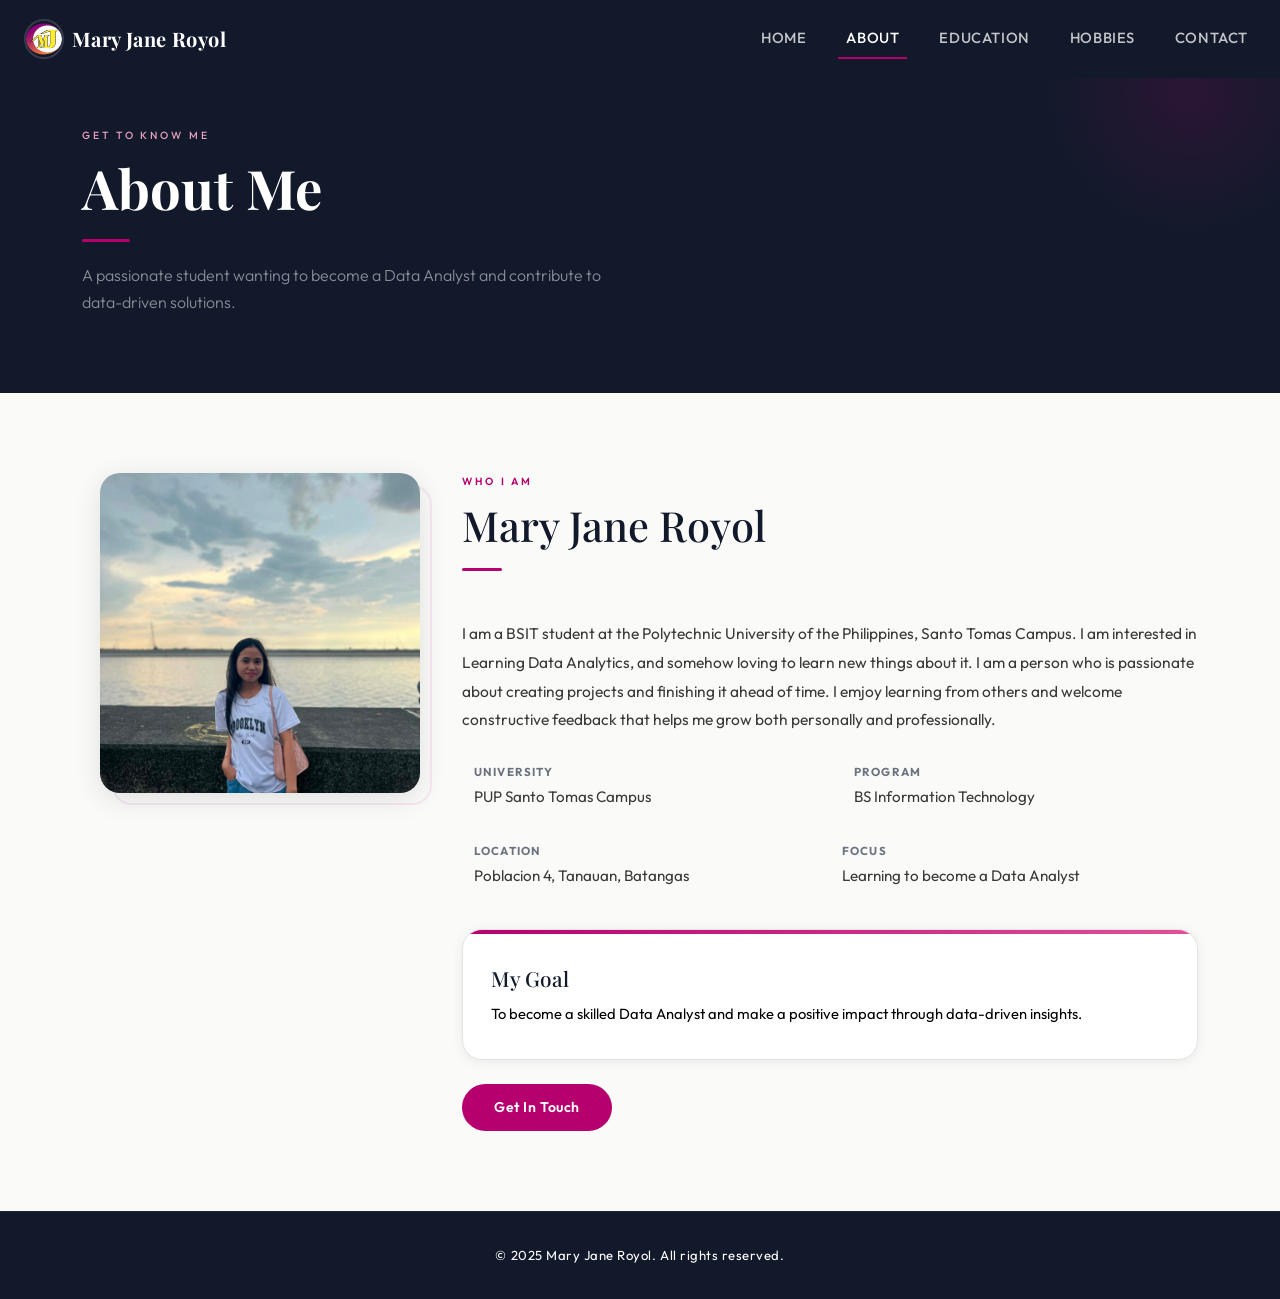
==== about.html @ 22fa4300 "Initial commit - HCI Portfolio" ====
<!doctype html>
<html lang="en">

<head>
  <meta charset="utf-8">
  <meta name="viewport" content="width=device-width, initial-scale=1">
  <title>About — Mary Jane Royol</title>
  <link rel="icon" href="assets/img/logo.svg">
  <link href="https://cdn.jsdelivr.net/npm/bootstrap@5.3.8/dist/css/bootstrap.min.css" rel="stylesheet"
    integrity="sha384-sRIl4kxILFvY47J16cr9ZwB07vP4J8+LH7qKQnuqkuIAvNWLzeN8tE5YBujZqJLB" crossorigin="anonymous">
  <link
    href="https://fonts.googleapis.com/css2?family=Playfair+Display:ital,wght@0,700;1,400&family=Outfit:wght@300;400;500;600;700&display=swap"
    rel="stylesheet">
  <link rel="stylesheet" href="assets/css/style.css">
</head>

<body>

  <nav class="navbar navbar-expand-lg fixed-top" id="mainNav">
    <div class="container-fluid px-4">
      <a class="navbar-brand d-flex align-items-center gap-2" href="index.html">
        <img src="assets/img/Logome.svg" width="40" height="40" alt="Logo" class="logo">
        <span class="portfolio-name">Mary Jane Royol</span>
      </a>
      <button class="navbar-toggler border-0" type="button" data-bs-toggle="collapse" data-bs-target="#navMenu"
        aria-controls="navMenu" aria-expanded="false" aria-label="Toggle navigation">
        <span class="navbar-toggler-icon"></span>
      </button>
      <div class="collapse navbar-collapse justify-content-end" id="navMenu">
        <ul class="navbar-nav gap-4">
          <li class="nav-item"><a class="nav-link" href="index.html">Home</a></li>
          <li class="nav-item"><a class="nav-link active" href="about.html">About</a></li>
          <li class="nav-item"><a class="nav-link" href="education.html">Education</a></li>
          <li class="nav-item"><a class="nav-link" href="hobby.html">Hobbies</a></li>
          <li class="nav-item"><a class="nav-link" href="contact.html">Contact</a></li>
        </ul>
      </div>
    </div>
  </nav>

  <section class="inner-page-hero">
    <div class="container">
      <p class="page-hero-label">Get to know me</p>
      <h1 class="page-hero-title">About Me</h1>
      <div class="page-divider"></div>
      <p class="page-hero-sub">A passionate student wanting to become a Data Analyst and contribute to data-driven
        solutions.</p>
    </div>
  </section>

  <section class="content-section">
    <div class="container">
      <div class="row align-items-start gy-5">

        <div class="col-lg-4 text-center">
          <div class="about-img-wrap">
            <img src="assets/img/yayy.jpg" alt="Mary Jane Royol" class="about-img">
          </div>
        </div>

        <div class="col-lg-8">
          <p class="section-label">Who I Am</p>
          <h2 class="section-title">Mary Jane Royol</h2>
          <div class="section-header-divider"></div>

          <p style="color: var(--text-body); font-size: 0.97rem; line-height: 1.85; margin-bottom: 28px;">
            I am a BSIT student at the Polytechnic University of the Philippines, Santo Tomas Campus.
            I am interested in Learning Data Analytics, and somehow loving to learn new things about it.
            I am a person who is passionate about creating projects and finishing it ahead of time.
            I emjoy learning from others and welcome constructive feedback that helps me grow both personally and professionally.
          </p>

          <div class="row gy-3 mb-4">
            <div class="col-sm-6">
              <div class="info-row">
                <div class="info-row-icon">
                  <svg viewBox="0 0 24 24">
                    <path d="M22 10v6M2 10l10-5 10 5-10 5z" />
                    <path d="M6 12v5c3 3 9 3 12 0v-5" />
                  </svg>
                </div>
                <div>
                  <div class="info-row-label">University</div>
                  <div class="info-row-value">PUP Santo Tomas Campus</div>
                </div>
              </div>
            </div>
            <div class="col-sm-6">
              <div class="info-row">
                <div class="info-row-icon">
                  <svg viewBox="0 0 24 24">
                    <rect x="2" y="3" width="20" height="14" rx="2" />
                    <line x1="8" y1="21" x2="16" y2="21" />
                    <line x1="12" y1="17" x2="12" y2="21" />
                  </svg>
                </div>
                <div>
                  <div class="info-row-label">Program</div>
                  <div class="info-row-value">BS Information Technology</div>
                </div>
              </div>
            </div>
            <div class="col-sm-6">
              <div class="info-row">
                <div class="info-row-icon">
                  <svg viewBox="0 0 24 24">
                    <path d="M21 10c0 7-9 13-9 13s-9-6-9-13a9 9 0 0 1 18 0z" />
                    <circle cx="12" cy="10" r="3" />
                  </svg>
                </div>
                <div>
                  <div class="info-row-label">Location</div>
                  <div class="info-row-value">Poblacion 4, Tanauan, Batangas</div>
                </div>
              </div>
            </div>
            <div class="col-sm-6">
              <div class="info-row">
                <div>
                  <div class="info-row-label">Focus</div>
                  <div class="info-row-value">Learning to become a Data Analyst</div>
                </div>
              </div>
            </div>
          </div>

          <div class="portfolio-card">
            <div class="card-accent-bar"></div>
            <div class="card-inner">
              <h4 class="card-title" style="margin-bottom: 10px;">My Goal</h4>
              <p class="card-text">To become a skilled Data Analyst and make a positive impact through data-driven
                insights.</p>
            </div>
          </div>

          <div class="mt-4">
            <a href="contact.html" class="btn-primary-custom">Get In Touch</a>
          </div>
        </div>

      </div>
    </div>
  </section>

  <footer>
    <span>&copy; 2025 Mary Jane Royol. All rights reserved.</span>
  </footer>

  <script src="https://cdn.jsdelivr.net/npm/bootstrap@5.3.8/dist/js/bootstrap.bundle.min.js"
    integrity="sha384-FKyoEForCGlyvwx9Hj09JcYn3nv7wiPVlz7YYwJrWVcXK/BmnVDxM+D2scQbITxI"
    crossorigin="anonymous"></script>
  <script>
    var nav = document.getElementById('mainNav');
    window.addEventListener('scroll', function () {
      if (window.scrollY > 40) {
        nav.classList.add('scrolled');
      } else {
        nav.classList.remove('scrolled');
      }
    });
  </script>

</body>

</html>
---- assets/css/style.css ----
:root {
  --accent: #b5006e;
  --accent-light: #f5e6ef;
  --accent-mid: #e8a0c0;
  --navy: #12192b;
  --navy-soft: #1e2d47;
  --off-white: #fafaf8;
  --white: #ffffff;
  --text-body: #3a3a3a;
  --text-muted: #6b7280;
  --border: #e4e4e4;
  --card-bg: #ffffff;
  --shadow-sm: 0 2px 12px rgba(0,0,0,0.07);
  --shadow-md: 0 6px 28px rgba(0,0,0,0.11);
  --shadow-lg: 0 16px 48px rgba(0,0,0,0.14);
  --radius: 12px;
  --radius-lg: 20px;
}

*, *::before, *::after {
  box-sizing: border-box;
  margin: 0;
  padding: 0;
}

html {
  scroll-behavior: smooth;
}

body {
  font-family: 'Outfit', sans-serif;
  background-color: var(--off-white);
  color: var(--text-body);
  line-height: 1.7;
  -webkit-font-smoothing: antialiased;
}

#mainNav {
  background-color: var(--navy);
  padding: 14px 0;
  transition: box-shadow 0.3s;
}

#mainNav.scrolled {
  box-shadow: 0 2px 24px rgba(0,0,0,0.18);
}

.portfolio-name {
  font-family: 'Playfair Display', serif;
  font-size: 1.25rem;
  font-weight: 700;
  color: var(--white);
  letter-spacing: 0.02em;
  transition: color 0.2s;
}

.navbar-brand:hover .portfolio-name {
  color: var(--accent-mid);
}

.logo {
  border-radius: 50%;
  border: 2px solid rgba(255,255,255,0.15);
}

.navbar-nav .nav-link {
  font-size: 0.92rem;
  font-weight: 500;
  color: rgba(255,255,255,0.75);
  padding: 6px 2px;
  letter-spacing: 0.04em;
  text-transform: uppercase;
  border-bottom: 2px solid transparent;
  transition: color 0.2s, border-color 0.2s;
}

.navbar-nav .nav-link:hover,
.navbar-nav .nav-link.active {
  color: var(--white);
  border-bottom-color: var(--accent);
}

.navbar-toggler-icon {
  filter: invert(1);
}

.hero-section {
  background-color: var(--navy);
  min-height: 100vh;
  display: flex;
  align-items: center;
  padding: 100px 0 60px;
  position: relative;
  overflow: hidden;
}

.hero-section::before {
  content: '';
  position: absolute;
  top: -120px;
  right: -120px;
  width: 520px;
  height: 520px;
  background: radial-gradient(circle, rgba(181,0,110,0.18) 0%, transparent 70%);
  pointer-events: none;
}

.hero-section::after {
  content: '';
  position: absolute;
  bottom: -80px;
  left: -80px;
  width: 360px;
  height: 360px;
  background: radial-gradient(circle, rgba(181,0,110,0.10) 0%, transparent 70%);
  pointer-events: none;
}

.hero-eyebrow {
  display: inline-block;
  font-size: 0.68rem;
  letter-spacing: 0.28em;
  text-transform: uppercase;
  color: var(--accent-mid);
  border: 1px solid rgba(232,160,192,0.4);
  border-radius: 50px;
  padding: 5px 18px;
  margin-bottom: 22px;
  font-weight: 500;
}

.hero-name {
  font-family: 'Playfair Display', serif;
  font-size: clamp(2.8rem, 6.5vw, 4.4rem);
  font-weight: 700;
  color: var(--white);
  line-height: 1.1;
  margin-bottom: 14px;
}

.hero-name span {
  color: var(--accent-mid);
}

.hero-role {
  font-size: 1.05rem;
  font-weight: 400;
  color: rgba(255,255,255,0.55);
  margin-bottom: 10px;
  letter-spacing: 0.01em;
}

.hero-tagline {
  font-size: 1rem;
  font-weight: 300;
  color: rgba(255,255,255,0.45);
  margin-bottom: 36px;
  max-width: 440px;
}

.hero-cta-group {
  display: flex;
  gap: 14px;
  flex-wrap: wrap;
}

.hero-img-col {
  display: flex;
  justify-content: center;
  align-items: center;
}

.hero-img-frame {
  position: relative;
  display: inline-block;
}

.hero-img-frame::before {
  content: '';
  position: absolute;
  inset: -14px;
  border: 1.5px solid rgba(181,0,110,0.3);
  border-radius: 50%;
}

.hero-img-frame::after {
  content: '';
  position: absolute;
  inset: -28px;
  border: 1px solid rgba(181,0,110,0.12);
  border-radius: 50%;
}

.hero-image {
  width: 300px;
  height: 300px;
  object-fit: cover;
  border-radius: 50%;
  border: 4px solid rgba(181,0,110,0.5);
  display: block;
  position: relative;
  z-index: 1;
}

.hero-badge {
  position: absolute;
  bottom: 10px;
  right: -10px;
  background: var(--accent);
  color: var(--white);
  border-radius: 50px;
  padding: 6px 16px;
  font-size: 0.68rem;
  font-weight: 700;
  letter-spacing: 0.1em;
  text-transform: uppercase;
  z-index: 2;
  box-shadow: 0 4px 14px rgba(181,0,110,0.4);
}

.hero-scroll-hint {
  position: absolute;
  bottom: 32px;
  left: 50%;
  transform: translateX(-50%);
  display: flex;
  flex-direction: column;
  align-items: center;
  gap: 6px;
  color: rgba(255,255,255,0.3);
  font-size: 0.65rem;
  letter-spacing: 0.2em;
  text-transform: uppercase;
}

.scroll-line {
  width: 1px;
  height: 40px;
  background: linear-gradient(to bottom, rgba(255,255,255,0.3), transparent);
  animation: scrollPulse 1.8s ease-in-out infinite;
}

@keyframes scrollPulse {
  0%, 100% { opacity: 0.3; transform: scaleY(1); }
  50% { opacity: 0.7; transform: scaleY(1.15); }
}

.inner-page-hero {
  background-color: var(--navy);
  padding: 120px 0 60px;
  position: relative;
  overflow: hidden;
}

.inner-page-hero::before {
  content: '';
  position: absolute;
  top: -60px;
  right: -60px;
  width: 300px;
  height: 300px;
  background: radial-gradient(circle, rgba(181,0,110,0.15) 0%, transparent 70%);
  pointer-events: none;
}

.page-hero-label {
  display: inline-block;
  font-size: 0.65rem;
  letter-spacing: 0.28em;
  text-transform: uppercase;
  color: var(--accent-mid);
  margin-bottom: 12px;
  font-weight: 500;
}

.page-hero-title {
  font-family: 'Playfair Display', serif;
  font-size: clamp(2.2rem, 5vw, 3.4rem);
  font-weight: 700;
  color: var(--white);
  line-height: 1.15;
  margin-bottom: 16px;
}

.page-hero-sub {
  font-size: 1rem;
  color: rgba(255,255,255,0.5);
  max-width: 560px;
  font-weight: 300;
}

.page-divider {
  width: 48px;
  height: 3px;
  background: var(--accent);
  border-radius: 4px;
  margin: 20px 0;
}

.highlights-section {
  padding: 90px 0;
}

.section-label {
  font-size: 0.65rem;
  letter-spacing: 0.28em;
  text-transform: uppercase;
  color: var(--accent);
  font-weight: 600;
  margin-bottom: 10px;
}

.section-title {
  font-family: 'Playfair Display', serif;
  font-size: clamp(1.8rem, 4vw, 2.6rem);
  color: var(--navy);
  margin-bottom: 0;
  line-height: 1.2;
}

.section-header-divider {
  width: 40px;
  height: 3px;
  background: var(--accent);
  border-radius: 4px;
  margin: 18px 0 48px;
}

.portfolio-card {
  background: var(--card-bg);
  border-radius: var(--radius-lg);
  overflow: hidden;
  box-shadow: var(--shadow-sm);
  border: 1px solid var(--border);
  transition: transform 0.28s ease, box-shadow 0.28s ease;
  height: 100%;
  display: flex;
  flex-direction: column;
}

.portfolio-card:hover {
  transform: translateY(-8px);
  box-shadow: var(--shadow-lg);
}

.card-accent-bar {
  height: 4px;
  background: linear-gradient(90deg, var(--accent), #e05098);
}

.card-inner {
  padding: 32px 28px;
  flex: 1;
  display: flex;
  flex-direction: column;
}

.card-icon {
  width: 44px;
  height: 44px;
  background: var(--accent-light);
  border-radius: 10px;
  display: flex;
  align-items: center;
  justify-content: center;
  margin-bottom: 20px;
}

.card-icon svg {
  width: 22px;
  height: 22px;
  stroke: var(--accent);
  fill: none;
  stroke-width: 1.8;
  stroke-linecap: round;
  stroke-linejoin: round;
}

.card-title {
  font-family: 'Playfair Display', serif;
  font-size: 1.3rem;
  color: var(--navy);
  margin-bottom: 12px;
}

.card-text {
  font-size: 0.92rem;
  color: black;
  line-height: 1.75;
  flex: 1;
}

.card-link {
  display: inline-flex;
  align-items: center;
  gap: 6px;
  color: var(--accent);
  font-size: 0.85rem;
  font-weight: 600;
  letter-spacing: 0.03em;
  text-decoration: none;
  margin-top: 24px;
  transition: gap 0.2s;
}

.card-link:hover {
  gap: 10px;
  color: var(--accent);
}

.card-link svg {
  width: 14px;
  height: 14px;
  stroke: currentColor;
  fill: none;
  stroke-width: 2.5;
  stroke-linecap: round;
  stroke-linejoin: round;
}

.btn-primary-custom {
  background-color: var(--accent);
  color: var(--white);
  border: none;
  border-radius: 50px;
  padding: 12px 32px;
  font-weight: 600;
  font-size: 0.88rem;
  letter-spacing: 0.04em;
  text-decoration: none;
  display: inline-block;
  transition: background-color 0.2s, transform 0.15s, box-shadow 0.2s;
  font-family: 'Outfit', sans-serif;
}

.btn-primary-custom:hover {
  background-color: #8f0057;
  color: var(--white);
  transform: translateY(-1px);
  box-shadow: 0 6px 20px rgba(181,0,110,0.35);
}

.btn-outline-custom {
  background: transparent;
  color: rgba(255,255,255,0.85);
  border: 1.5px solid rgba(255,255,255,0.3);
  border-radius: 50px;
  padding: 11px 32px;
  font-weight: 500;
  font-size: 0.88rem;
  letter-spacing: 0.04em;
  text-decoration: none;
  display: inline-block;
  transition: border-color 0.2s, color 0.2s, background 0.2s;
  font-family: 'Outfit', sans-serif;
}

.btn-outline-custom:hover {
  border-color: var(--accent-mid);
  color: var(--white);
  background: rgba(181,0,110,0.12);
}

.btn-accent-outline {
  background: transparent;
  color: var(--accent);
  border: 1.5px solid var(--accent);
  border-radius: 50px;
  padding: 10px 28px;
  font-weight: 600;
  font-size: 0.85rem;
  letter-spacing: 0.04em;
  text-decoration: none;
  display: inline-block;
  transition: background 0.2s, color 0.2s;
  font-family: 'Outfit', sans-serif;
}

.btn-accent-outline:hover {
  background: var(--accent);
  color: var(--white);
}

.content-section {
  padding: 80px 0;
}

.about-img {
  width: 100%;
  max-width: 320px;
  aspect-ratio: 1;
  object-fit: cover;
  border-radius: var(--radius-lg);
  display: block;
  margin: 0 auto;
  box-shadow: var(--shadow-md);
}

.about-img-wrap {
  position: relative;
  display: inline-block;
}

.about-img-wrap::after {
  content: '';
  position: absolute;
  inset: 12px -12px -12px 12px;
  border: 2px solid var(--accent-light);
  border-radius: var(--radius-lg);
  z-index: -1;
}

.info-row {
  display: flex;
  gap: 12px;
  margin-bottom: 16px;
  align-items: flex-start;
}

.info-row-label {
  font-size: 0.72rem;
  font-weight: 700;
  letter-spacing: 0.1em;
  text-transform: uppercase;
  color: var(--text-muted);
  margin-bottom: 2px;
}

.info-row-value {
  font-size: 0.95rem;
  color: var(--text-body);
}

.timeline-item {
  position: relative;
  padding-left: 28px;
  padding-bottom: 36px;
}

.timeline-item::before {
  content: '';
  position: absolute;
  left: 7px;
  top: 10px;
  bottom: 0;
  width: 1px;
  background: var(--border);
}

.timeline-item:last-child::before {
  display: none;
}

.timeline-dot {
  position: absolute;
  left: 0;
  top: 8px;
  width: 16px;
  height: 16px;
  border-radius: 50%;
  background: var(--accent);
  border: 3px solid var(--off-white);
  box-shadow: 0 0 0 2px var(--accent);
}

.timeline-period {
  font-size: 0.72rem;
  font-weight: 700;
  letter-spacing: 0.1em;
  text-transform: uppercase;
  color: var(--accent);
  margin-bottom: 4px;
}

.timeline-title {
  font-family: 'Playfair Display', serif;
  font-size: 1.1rem;
  color: var(--navy);
  margin-bottom: 4px;
}

.timeline-sub {
  font-size: 0.88rem;
  color: var(--text-muted);
  margin-bottom: 8px;
}

.timeline-desc {
  font-size: 0.88rem;
  color: var(--text-body);
  line-height: 1.7;
}

.hobby-card {
  background: var(--card-bg);
  border-radius: var(--radius);
  border: 1px solid var(--border);
  padding: 32px 24px;
  text-align: center;
  box-shadow: var(--shadow-sm);
  transition: transform 0.25s, box-shadow 0.25s;
  height: 100%;
}

.hobby-card:hover {
  transform: translateY(-6px);
  box-shadow: var(--shadow-md);
}

.hobby-icon {
  width: 56px;
  height: 56px;
  background: var(--accent-light);
  border-radius: 16px;
  display: flex;
  align-items: center;
  justify-content: center;
  margin: 0 auto 18px;
}

.hobby-icon svg {
  width: 26px;
  height: 26px;
  stroke: var(--accent);
  fill: none;
  stroke-width: 1.8;
  stroke-linecap: round;
  stroke-linejoin: round;
}

.hobby-title {
  font-family: 'Playfair Display', serif;
  font-size: 1.15rem;
  color: var(--navy);
  margin-bottom: 10px;
}

.hobby-desc {
  font-size: 0.88rem;
  color: var(--text-muted);
  line-height: 1.75;
}

.contact-section {
  padding: 80px 0;
}

.contact-detail-card {
  background: var(--card-bg);
  border-radius: var(--radius-lg);
  border: 1px solid var(--border);
  padding: 32px 24px;
  text-align: center;
  box-shadow: var(--shadow-sm);
  transition: transform 0.25s, box-shadow 0.25s;
  height: 100%;
}

.contact-detail-card:hover {
  transform: translateY(-6px);
  box-shadow: var(--shadow-md);
}

.contact-icon-wrap {
  width: 60px;
  height: 60px;
  background: var(--accent-light);
  border-radius: 50%;
  display: flex;
  align-items: center;
  justify-content: center;
  margin: 0 auto 16px;
}

.contact-detail-label {
  font-size: 0.7rem;
  font-weight: 700;
  letter-spacing: 0.16em;
  text-transform: uppercase;
  color: var(--text-muted);
  margin-bottom: 6px;
}

.contact-detail-value {
  font-size: 0.92rem;
  color: var(--text-body);
  line-height: 1.5;
  word-break: break-word;
}

a .contact-detail-card .contact-detail-value {
  color: var(--accent);
}

footer {
  background-color: var(--navy);
  color: rgba(255,255,255,0.45);
  text-align: center;
  padding: 32px 24px;
  font-size: 0.82rem;
  letter-spacing: 0.04em;
  border-top: 1px solid rgba(255,255,255,0.06);
}

footer span {
  color: white;
}

@media (max-width: 767px) {
  .hero-section {
    padding: 100px 0 60px;
    min-height: auto;
  }

  .hero-section::before,
  .hero-section::after {
    display: none;
  }

  .hero-name {
    font-size: 2.4rem;
  }

  .hero-img-frame::before,
  .hero-img-frame::after {
    display: none;
  }

  .hero-image {
    width: 220px;
    height: 220px;
  }

  .hero-cta-group {
    justify-content: center;
  }

  .hero-tagline {
    margin-left: auto;
    margin-right: auto;
    text-align: center;
  }

  .about-img-wrap::after {
    display: none;
  }
}
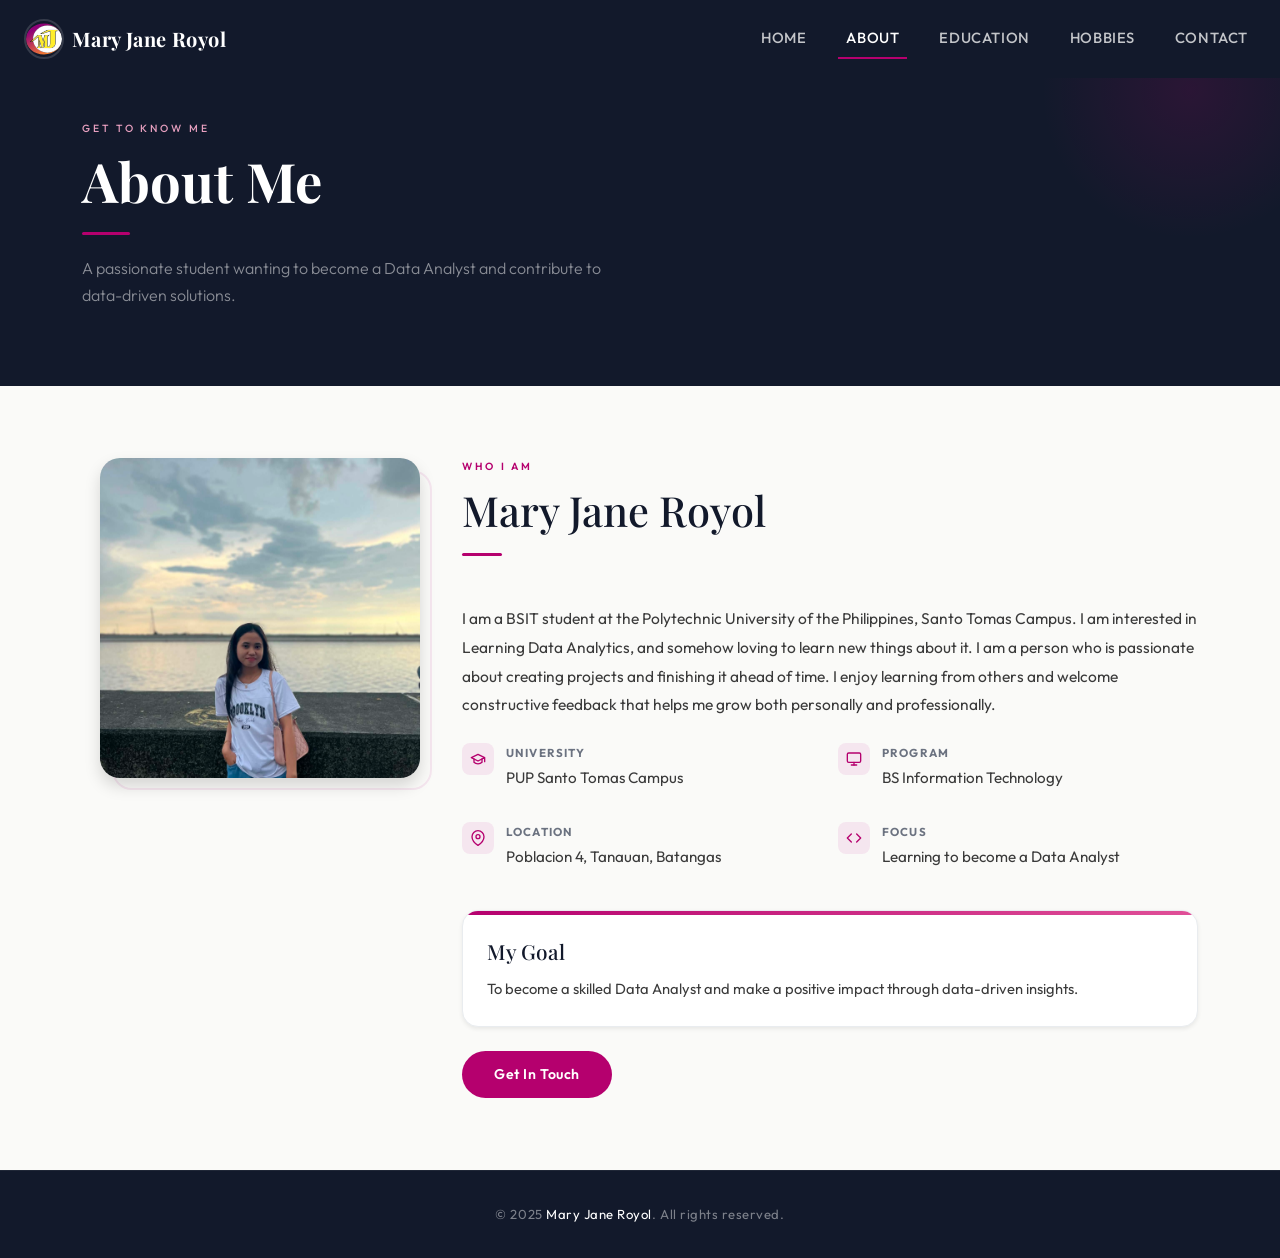
==== commit 12a7a577: "New Update" ====
--- a/about.html
+++ b/about.html
@@ -1,19 +1,16 @@
 <!doctype html>
 <html lang="en">
-
 <head>
   <meta charset="utf-8">
   <meta name="viewport" content="width=device-width, initial-scale=1">
   <title>About — Mary Jane Royol</title>
-  <link rel="icon" href="assets/img/logo.svg">
+  <link rel="icon" href="assets/img/Logome.svg">
   <link href="https://cdn.jsdelivr.net/npm/bootstrap@5.3.8/dist/css/bootstrap.min.css" rel="stylesheet"
     integrity="sha384-sRIl4kxILFvY47J16cr9ZwB07vP4J8+LH7qKQnuqkuIAvNWLzeN8tE5YBujZqJLB" crossorigin="anonymous">
-  <link
-    href="https://fonts.googleapis.com/css2?family=Playfair+Display:ital,wght@0,700;1,400&family=Outfit:wght@300;400;500;600;700&display=swap"
+  <link href="https://fonts.googleapis.com/css2?family=Playfair+Display:ital,wght@0,700;1,400&family=Outfit:wght@300;400;500;600;700&display=swap"
     rel="stylesheet">
   <link rel="stylesheet" href="assets/css/style.css">
 </head>
-
 <body>
 
   <nav class="navbar navbar-expand-lg fixed-top" id="mainNav">
@@ -43,18 +40,17 @@
       <p class="page-hero-label">Get to know me</p>
       <h1 class="page-hero-title">About Me</h1>
       <div class="page-divider"></div>
-      <p class="page-hero-sub">A passionate student wanting to become a Data Analyst and contribute to data-driven
-        solutions.</p>
+      <p class="page-hero-sub">A passionate student wanting to become a Data Analyst and contribute to data-driven solutions.</p>
     </div>
   </section>
 
-  <section class="content-section">
-    <div class="container">
+  <section class="py-5">
+    <div class="container py-4">
       <div class="row align-items-start gy-5">
 
         <div class="col-lg-4 text-center">
           <div class="about-img-wrap">
-            <img src="assets/img/yayy.jpg" alt="Mary Jane Royol" class="about-img">
+            <img src="assets/img/yayy.jpg" alt="Mary Jane Royol" class="about-img shadow">
           </div>
         </div>
 
@@ -63,21 +59,18 @@
           <h2 class="section-title">Mary Jane Royol</h2>
           <div class="section-header-divider"></div>
 
-          <p style="color: var(--text-body); font-size: 0.97rem; line-height: 1.85; margin-bottom: 28px;">
+          <p class="mb-4" style="font-size:0.97rem;line-height:1.85;">
             I am a BSIT student at the Polytechnic University of the Philippines, Santo Tomas Campus.
             I am interested in Learning Data Analytics, and somehow loving to learn new things about it.
             I am a person who is passionate about creating projects and finishing it ahead of time.
-            I emjoy learning from others and welcome constructive feedback that helps me grow both personally and professionally.
+            I enjoy learning from others and welcome constructive feedback that helps me grow both personally and professionally.
           </p>
 
-          <div class="row gy-3 mb-4">
+          <div class="row g-3 mb-4">
             <div class="col-sm-6">
               <div class="info-row">
                 <div class="info-row-icon">
-                  <svg viewBox="0 0 24 24">
-                    <path d="M22 10v6M2 10l10-5 10 5-10 5z" />
-                    <path d="M6 12v5c3 3 9 3 12 0v-5" />
-                  </svg>
+                  <svg viewBox="0 0 24 24"><path d="M22 10v6M2 10l10-5 10 5-10 5z"/><path d="M6 12v5c3 3 9 3 12 0v-5"/></svg>
                 </div>
                 <div>
                   <div class="info-row-label">University</div>
@@ -88,11 +81,7 @@
             <div class="col-sm-6">
               <div class="info-row">
                 <div class="info-row-icon">
-                  <svg viewBox="0 0 24 24">
-                    <rect x="2" y="3" width="20" height="14" rx="2" />
-                    <line x1="8" y1="21" x2="16" y2="21" />
-                    <line x1="12" y1="17" x2="12" y2="21" />
-                  </svg>
+                  <svg viewBox="0 0 24 24"><rect x="2" y="3" width="20" height="14" rx="2"/><line x1="8" y1="21" x2="16" y2="21"/><line x1="12" y1="17" x2="12" y2="21"/></svg>
                 </div>
                 <div>
                   <div class="info-row-label">Program</div>
@@ -103,10 +92,7 @@
             <div class="col-sm-6">
               <div class="info-row">
                 <div class="info-row-icon">
-                  <svg viewBox="0 0 24 24">
-                    <path d="M21 10c0 7-9 13-9 13s-9-6-9-13a9 9 0 0 1 18 0z" />
-                    <circle cx="12" cy="10" r="3" />
-                  </svg>
+                  <svg viewBox="0 0 24 24"><path d="M21 10c0 7-9 13-9 13s-9-6-9-13a9 9 0 0 1 18 0z"/><circle cx="12" cy="10" r="3"/></svg>
                 </div>
                 <div>
                   <div class="info-row-label">Location</div>
@@ -116,6 +102,9 @@
             </div>
             <div class="col-sm-6">
               <div class="info-row">
+                <div class="info-row-icon">
+                  <svg viewBox="0 0 24 24"><polyline points="16 18 22 12 16 6"/><polyline points="8 6 2 12 8 18"/></svg>
+                </div>
                 <div>
                   <div class="info-row-label">Focus</div>
                   <div class="info-row-value">Learning to become a Data Analyst</div>
@@ -124,12 +113,11 @@
             </div>
           </div>
 
-          <div class="portfolio-card">
+          <div class="bg-white rounded-4 border border-light-subtle shadow-sm overflow-hidden">
             <div class="card-accent-bar"></div>
-            <div class="card-inner">
-              <h4 class="card-title" style="margin-bottom: 10px;">My Goal</h4>
-              <p class="card-text">To become a skilled Data Analyst and make a positive impact through data-driven
-                insights.</p>
+            <div class="p-4">
+              <h4 class="card-title">My Goal</h4>
+              <p class="card-text mb-0">To become a skilled Data Analyst and make a positive impact through data-driven insights.</p>
             </div>
           </div>
 
@@ -143,7 +131,7 @@
   </section>
 
   <footer>
-    <span>&copy; 2025 Mary Jane Royol. All rights reserved.</span>
+    &copy; 2025 <span>Mary Jane Royol</span>. All rights reserved.
   </footer>
 
   <script src="https://cdn.jsdelivr.net/npm/bootstrap@5.3.8/dist/js/bootstrap.bundle.min.js"
@@ -151,7 +139,7 @@
     crossorigin="anonymous"></script>
   <script>
     var nav = document.getElementById('mainNav');
-    window.addEventListener('scroll', function () {
+    window.addEventListener('scroll', function() {
       if (window.scrollY > 40) {
         nav.classList.add('scrolled');
       } else {
@@ -161,5 +149,4 @@
   </script>
 
 </body>
-
 </html>
--- a/assets/css/style.css
+++ b/assets/css/style.css
@@ -3,24 +3,10 @@
   --accent-light: #f5e6ef;
   --accent-mid: #e8a0c0;
   --navy: #12192b;
-  --navy-soft: #1e2d47;
   --off-white: #fafaf8;
   --white: #ffffff;
   --text-body: #3a3a3a;
   --text-muted: #6b7280;
-  --border: #e4e4e4;
-  --card-bg: #ffffff;
-  --shadow-sm: 0 2px 12px rgba(0,0,0,0.07);
-  --shadow-md: 0 6px 28px rgba(0,0,0,0.11);
-  --shadow-lg: 0 16px 48px rgba(0,0,0,0.14);
-  --radius: 12px;
-  --radius-lg: 20px;
-}
-
-*, *::before, *::after {
-  box-sizing: border-box;
-  margin: 0;
-  padding: 0;
 }
 
 html {
@@ -103,6 +89,7 @@
   height: 520px;
   background: radial-gradient(circle, rgba(181,0,110,0.18) 0%, transparent 70%);
   pointer-events: none;
+  border-radius: 50%;
 }
 
 .hero-section::after {
@@ -114,6 +101,7 @@
   height: 360px;
   background: radial-gradient(circle, rgba(181,0,110,0.10) 0%, transparent 70%);
   pointer-events: none;
+  border-radius: 50%;
 }
 
 .hero-eyebrow {
@@ -144,14 +132,11 @@
 
 .hero-role {
   font-size: 1.05rem;
-  font-weight: 400;
   color: rgba(255,255,255,0.55);
   margin-bottom: 10px;
-  letter-spacing: 0.01em;
 }
 
 .hero-tagline {
-  font-size: 1rem;
   font-weight: 300;
   color: rgba(255,255,255,0.45);
   margin-bottom: 36px;
@@ -216,33 +201,6 @@
   text-transform: uppercase;
   z-index: 2;
   box-shadow: 0 4px 14px rgba(181,0,110,0.4);
-}
-
-.hero-scroll-hint {
-  position: absolute;
-  bottom: 32px;
-  left: 50%;
-  transform: translateX(-50%);
-  display: flex;
-  flex-direction: column;
-  align-items: center;
-  gap: 6px;
-  color: rgba(255,255,255,0.3);
-  font-size: 0.65rem;
-  letter-spacing: 0.2em;
-  text-transform: uppercase;
-}
-
-.scroll-line {
-  width: 1px;
-  height: 40px;
-  background: linear-gradient(to bottom, rgba(255,255,255,0.3), transparent);
-  animation: scrollPulse 1.8s ease-in-out infinite;
-}
-
-@keyframes scrollPulse {
-  0%, 100% { opacity: 0.3; transform: scaleY(1); }
-  50% { opacity: 0.7; transform: scaleY(1.15); }
 }
 
 .inner-page-hero {
@@ -261,10 +219,10 @@
   height: 300px;
   background: radial-gradient(circle, rgba(181,0,110,0.15) 0%, transparent 70%);
   pointer-events: none;
+  border-radius: 50%;
 }
 
 .page-hero-label {
-  display: inline-block;
   font-size: 0.65rem;
   letter-spacing: 0.28em;
   text-transform: uppercase;
@@ -283,7 +241,6 @@
 }
 
 .page-hero-sub {
-  font-size: 1rem;
   color: rgba(255,255,255,0.5);
   max-width: 560px;
   font-weight: 300;
@@ -297,10 +254,6 @@
   margin: 20px 0;
 }
 
-.highlights-section {
-  padding: 90px 0;
-}
-
 .section-label {
   font-size: 0.65rem;
   letter-spacing: 0.28em;
@@ -314,7 +267,6 @@
   font-family: 'Playfair Display', serif;
   font-size: clamp(1.8rem, 4vw, 2.6rem);
   color: var(--navy);
-  margin-bottom: 0;
   line-height: 1.2;
 }
 
@@ -326,56 +278,11 @@
   margin: 18px 0 48px;
 }
 
-.portfolio-card {
-  background: var(--card-bg);
-  border-radius: var(--radius-lg);
-  overflow: hidden;
-  box-shadow: var(--shadow-sm);
-  border: 1px solid var(--border);
-  transition: transform 0.28s ease, box-shadow 0.28s ease;
-  height: 100%;
-  display: flex;
-  flex-direction: column;
-}
-
-.portfolio-card:hover {
-  transform: translateY(-8px);
-  box-shadow: var(--shadow-lg);
-}
-
 .card-accent-bar {
   height: 4px;
   background: linear-gradient(90deg, var(--accent), #e05098);
 }
 
-.card-inner {
-  padding: 32px 28px;
-  flex: 1;
-  display: flex;
-  flex-direction: column;
-}
-
-.card-icon {
-  width: 44px;
-  height: 44px;
-  background: var(--accent-light);
-  border-radius: 10px;
-  display: flex;
-  align-items: center;
-  justify-content: center;
-  margin-bottom: 20px;
-}
-
-.card-icon svg {
-  width: 22px;
-  height: 22px;
-  stroke: var(--accent);
-  fill: none;
-  stroke-width: 1.8;
-  stroke-linecap: round;
-  stroke-linejoin: round;
-}
-
 .card-title {
   font-family: 'Playfair Display', serif;
   font-size: 1.3rem;
@@ -385,9 +292,8 @@
 
 .card-text {
   font-size: 0.92rem;
-  color: black;
+  color: var(--text-body);
   line-height: 1.75;
-  flex: 1;
 }
 
 .card-link {
@@ -397,7 +303,6 @@
   color: var(--accent);
   font-size: 0.85rem;
   font-weight: 600;
-  letter-spacing: 0.03em;
   text-decoration: none;
   margin-top: 24px;
   transition: gap 0.2s;
@@ -429,8 +334,8 @@
   letter-spacing: 0.04em;
   text-decoration: none;
   display: inline-block;
+  font-family: 'Outfit', sans-serif;
   transition: background-color 0.2s, transform 0.15s, box-shadow 0.2s;
-  font-family: 'Outfit', sans-serif;
 }
 
 .btn-primary-custom:hover {
@@ -451,8 +356,8 @@
   letter-spacing: 0.04em;
   text-decoration: none;
   display: inline-block;
+  font-family: 'Outfit', sans-serif;
   transition: border-color 0.2s, color 0.2s, background 0.2s;
-  font-family: 'Outfit', sans-serif;
 }
 
 .btn-outline-custom:hover {
@@ -472,17 +377,13 @@
   letter-spacing: 0.04em;
   text-decoration: none;
   display: inline-block;
+  font-family: 'Outfit', sans-serif;
   transition: background 0.2s, color 0.2s;
-  font-family: 'Outfit', sans-serif;
 }
 
 .btn-accent-outline:hover {
   background: var(--accent);
   color: var(--white);
-}
-
-.content-section {
-  padding: 80px 0;
 }
 
 .about-img {
@@ -490,10 +391,9 @@
   max-width: 320px;
   aspect-ratio: 1;
   object-fit: cover;
-  border-radius: var(--radius-lg);
+  border-radius: 20px;
   display: block;
   margin: 0 auto;
-  box-shadow: var(--shadow-md);
 }
 
 .about-img-wrap {
@@ -506,7 +406,7 @@
   position: absolute;
   inset: 12px -12px -12px 12px;
   border: 2px solid var(--accent-light);
-  border-radius: var(--radius-lg);
+  border-radius: 20px;
   z-index: -1;
 }
 
@@ -517,6 +417,27 @@
   align-items: flex-start;
 }
 
+.info-row-icon {
+  width: 32px;
+  height: 32px;
+  border-radius: 8px;
+  background: var(--accent-light);
+  display: flex;
+  align-items: center;
+  justify-content: center;
+  flex-shrink: 0;
+}
+
+.info-row-icon svg {
+  width: 16px;
+  height: 16px;
+  stroke: var(--accent);
+  fill: none;
+  stroke-width: 2;
+  stroke-linecap: round;
+  stroke-linejoin: round;
+}
+
 .info-row-label {
   font-size: 0.72rem;
   font-weight: 700;
@@ -544,7 +465,7 @@
   top: 10px;
   bottom: 0;
   width: 1px;
-  background: var(--border);
+  background: #dee2e6;
 }
 
 .timeline-item:last-child::before {
@@ -591,43 +512,6 @@
   line-height: 1.7;
 }
 
-.hobby-card {
-  background: var(--card-bg);
-  border-radius: var(--radius);
-  border: 1px solid var(--border);
-  padding: 32px 24px;
-  text-align: center;
-  box-shadow: var(--shadow-sm);
-  transition: transform 0.25s, box-shadow 0.25s;
-  height: 100%;
-}
-
-.hobby-card:hover {
-  transform: translateY(-6px);
-  box-shadow: var(--shadow-md);
-}
-
-.hobby-icon {
-  width: 56px;
-  height: 56px;
-  background: var(--accent-light);
-  border-radius: 16px;
-  display: flex;
-  align-items: center;
-  justify-content: center;
-  margin: 0 auto 18px;
-}
-
-.hobby-icon svg {
-  width: 26px;
-  height: 26px;
-  stroke: var(--accent);
-  fill: none;
-  stroke-width: 1.8;
-  stroke-linecap: round;
-  stroke-linejoin: round;
-}
-
 .hobby-title {
   font-family: 'Playfair Display', serif;
   font-size: 1.15rem;
@@ -641,35 +525,13 @@
   line-height: 1.75;
 }
 
-.contact-section {
-  padding: 80px 0;
-}
-
 .contact-detail-card {
-  background: var(--card-bg);
-  border-radius: var(--radius-lg);
-  border: 1px solid var(--border);
-  padding: 32px 24px;
-  text-align: center;
-  box-shadow: var(--shadow-sm);
   transition: transform 0.25s, box-shadow 0.25s;
-  height: 100%;
 }
 
 .contact-detail-card:hover {
   transform: translateY(-6px);
-  box-shadow: var(--shadow-md);
-}
-
-.contact-icon-wrap {
-  width: 60px;
-  height: 60px;
-  background: var(--accent-light);
-  border-radius: 50%;
-  display: flex;
-  align-items: center;
-  justify-content: center;
-  margin: 0 auto 16px;
+  box-shadow: 0 6px 28px rgba(0,0,0,0.11) !important;
 }
 
 .contact-detail-label {
@@ -688,7 +550,7 @@
   word-break: break-word;
 }
 
-a .contact-detail-card .contact-detail-value {
+a .contact-detail-value {
   color: var(--accent);
 }
 
@@ -703,7 +565,7 @@
 }
 
 footer span {
-  color: white;
+  color: var(--white);
 }
 
 @media (max-width: 767px) {
@@ -713,27 +575,16 @@
   }
 
   .hero-section::before,
-  .hero-section::after {
-    display: none;
-  }
-
-  .hero-name {
-    font-size: 2.4rem;
-  }
+  .hero-section::after { display: none; }
+
+  .hero-name { font-size: 2.4rem; }
 
   .hero-img-frame::before,
-  .hero-img-frame::after {
-    display: none;
-  }
-
-  .hero-image {
-    width: 220px;
-    height: 220px;
-  }
-
-  .hero-cta-group {
-    justify-content: center;
-  }
+  .hero-img-frame::after { display: none; }
+
+  .hero-image { width: 220px; height: 220px; }
+
+  .hero-cta-group { justify-content: center; }
 
   .hero-tagline {
     margin-left: auto;
@@ -741,7 +592,5 @@
     text-align: center;
   }
 
-  .about-img-wrap::after {
-    display: none;
-  }
+  .about-img-wrap::after { display: none; }
 }
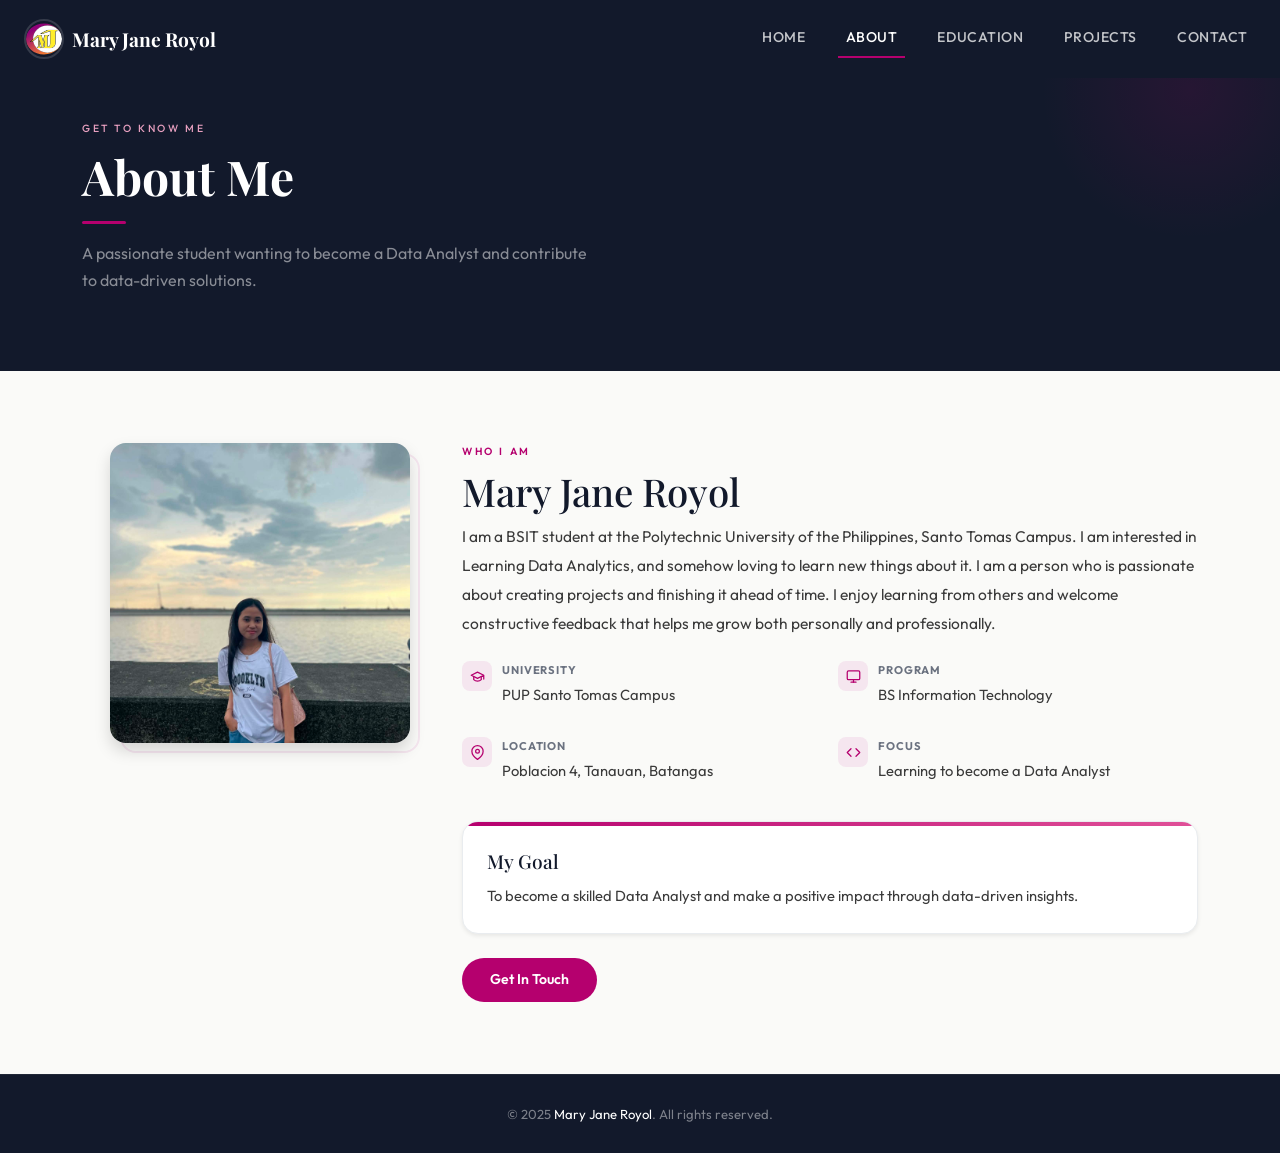
==== commit 074f94a8: "New changes" ====
--- a/about.html
+++ b/about.html
@@ -28,7 +28,7 @@
           <li class="nav-item"><a class="nav-link" href="index.html">Home</a></li>
           <li class="nav-item"><a class="nav-link active" href="about.html">About</a></li>
           <li class="nav-item"><a class="nav-link" href="education.html">Education</a></li>
-          <li class="nav-item"><a class="nav-link" href="hobby.html">Hobbies</a></li>
+          <li class="nav-item"><a class="nav-link" href="projects.html">Projects</a></li>
           <li class="nav-item"><a class="nav-link" href="contact.html">Contact</a></li>
         </ul>
       </div>
--- a/assets/css/style.css
+++ b/assets/css/style.css
@@ -18,7 +18,6 @@
   background-color: var(--off-white);
   color: var(--text-body);
   line-height: 1.7;
-  -webkit-font-smoothing: antialiased;
 }
 
 #mainNav {
@@ -28,16 +27,14 @@
 }
 
 #mainNav.scrolled {
-  box-shadow: 0 2px 24px rgba(0,0,0,0.18);
+  box-shadow: 0 2px 20px rgba(0,0,0,0.2);
 }
 
 .portfolio-name {
   font-family: 'Playfair Display', serif;
-  font-size: 1.25rem;
-  font-weight: 700;
-  color: var(--white);
-  letter-spacing: 0.02em;
-  transition: color 0.2s;
+  font-size: 1.2rem;
+  font-weight: 700;
+  color: var(--white);
 }
 
 .navbar-brand:hover .portfolio-name {
@@ -50,7 +47,7 @@
 }
 
 .navbar-nav .nav-link {
-  font-size: 0.92rem;
+  font-size: 0.88rem;
   font-weight: 500;
   color: rgba(255,255,255,0.75);
   padding: 6px 2px;
@@ -83,43 +80,18 @@
 .hero-section::before {
   content: '';
   position: absolute;
-  top: -120px;
-  right: -120px;
-  width: 520px;
-  height: 520px;
-  background: radial-gradient(circle, rgba(181,0,110,0.18) 0%, transparent 70%);
+  top: -100px;
+  right: -100px;
+  width: 500px;
+  height: 500px;
+  background: radial-gradient(circle, rgba(181,0,110,0.15) 0%, transparent 70%);
   pointer-events: none;
   border-radius: 50%;
 }
 
-.hero-section::after {
-  content: '';
-  position: absolute;
-  bottom: -80px;
-  left: -80px;
-  width: 360px;
-  height: 360px;
-  background: radial-gradient(circle, rgba(181,0,110,0.10) 0%, transparent 70%);
-  pointer-events: none;
-  border-radius: 50%;
-}
-
-.hero-eyebrow {
-  display: inline-block;
-  font-size: 0.68rem;
-  letter-spacing: 0.28em;
-  text-transform: uppercase;
-  color: var(--accent-mid);
-  border: 1px solid rgba(232,160,192,0.4);
-  border-radius: 50px;
-  padding: 5px 18px;
-  margin-bottom: 22px;
-  font-weight: 500;
-}
-
 .hero-name {
   font-family: 'Playfair Display', serif;
-  font-size: clamp(2.8rem, 6.5vw, 4.4rem);
+  font-size: clamp(2.5rem, 6vw, 4rem);
   font-weight: 700;
   color: var(--white);
   line-height: 1.1;
@@ -131,28 +103,13 @@
 }
 
 .hero-role {
-  font-size: 1.05rem;
-  color: rgba(255,255,255,0.55);
+  color: rgba(255,255,255,0.6);
   margin-bottom: 10px;
 }
 
 .hero-tagline {
-  font-weight: 300;
-  color: rgba(255,255,255,0.45);
-  margin-bottom: 36px;
-  max-width: 440px;
-}
-
-.hero-cta-group {
-  display: flex;
-  gap: 14px;
-  flex-wrap: wrap;
-}
-
-.hero-img-col {
-  display: flex;
-  justify-content: center;
-  align-items: center;
+  color: rgba(255,255,255,0.4);
+  margin-bottom: 30px;
 }
 
 .hero-img-frame {
@@ -163,22 +120,14 @@
 .hero-img-frame::before {
   content: '';
   position: absolute;
-  inset: -14px;
+  inset: -12px;
   border: 1.5px solid rgba(181,0,110,0.3);
   border-radius: 50%;
 }
 
-.hero-img-frame::after {
-  content: '';
-  position: absolute;
-  inset: -28px;
-  border: 1px solid rgba(181,0,110,0.12);
-  border-radius: 50%;
-}
-
 .hero-image {
-  width: 300px;
-  height: 300px;
+  width: 280px;
+  height: 280px;
   object-fit: cover;
   border-radius: 50%;
   border: 4px solid rgba(181,0,110,0.5);
@@ -189,18 +138,29 @@
 
 .hero-badge {
   position: absolute;
-  bottom: 10px;
-  right: -10px;
+  bottom: 8px;
+  right: -8px;
   background: var(--accent);
   color: var(--white);
   border-radius: 50px;
-  padding: 6px 16px;
+  padding: 5px 14px;
   font-size: 0.68rem;
   font-weight: 700;
-  letter-spacing: 0.1em;
+  letter-spacing: 0.08em;
   text-transform: uppercase;
   z-index: 2;
-  box-shadow: 0 4px 14px rgba(181,0,110,0.4);
+}
+
+.hero-cta-group {
+  display: flex;
+  gap: 12px;
+  flex-wrap: wrap;
+}
+
+.hero-img-col {
+  display: flex;
+  justify-content: center;
+  align-items: center;
 }
 
 .inner-page-hero {
@@ -217,65 +177,62 @@
   right: -60px;
   width: 300px;
   height: 300px;
-  background: radial-gradient(circle, rgba(181,0,110,0.15) 0%, transparent 70%);
+  background: radial-gradient(circle, rgba(181,0,110,0.12) 0%, transparent 70%);
   pointer-events: none;
   border-radius: 50%;
 }
 
 .page-hero-label {
   font-size: 0.65rem;
-  letter-spacing: 0.28em;
+  letter-spacing: 0.25em;
   text-transform: uppercase;
   color: var(--accent-mid);
-  margin-bottom: 12px;
+  margin-bottom: 10px;
   font-weight: 500;
 }
 
 .page-hero-title {
   font-family: 'Playfair Display', serif;
-  font-size: clamp(2.2rem, 5vw, 3.4rem);
-  font-weight: 700;
-  color: var(--white);
-  line-height: 1.15;
-  margin-bottom: 16px;
+  font-size: clamp(2rem, 5vw, 3rem);
+  font-weight: 700;
+  color: var(--white);
+  margin-bottom: 14px;
 }
 
 .page-hero-sub {
   color: rgba(255,255,255,0.5);
-  max-width: 560px;
-  font-weight: 300;
+  max-width: 520px;
 }
 
 .page-divider {
-  width: 48px;
+  width: 44px;
   height: 3px;
   background: var(--accent);
   border-radius: 4px;
-  margin: 20px 0;
+  margin: 16px 0;
 }
 
 .section-label {
   font-size: 0.65rem;
-  letter-spacing: 0.28em;
+  letter-spacing: 0.25em;
   text-transform: uppercase;
   color: var(--accent);
   font-weight: 600;
-  margin-bottom: 10px;
+  margin-bottom: 8px;
 }
 
 .section-title {
   font-family: 'Playfair Display', serif;
-  font-size: clamp(1.8rem, 4vw, 2.6rem);
+  font-size: clamp(1.6rem, 4vw, 2.4rem);
   color: var(--navy);
-  line-height: 1.2;
-}
-
-.section-header-divider {
+}
+
+.section-divider {
   width: 40px;
   height: 3px;
   background: var(--accent);
   border-radius: 4px;
-  margin: 18px 0 48px;
+  margin: 14px 0 40px;
 }
 
 .card-accent-bar {
@@ -285,9 +242,9 @@
 
 .card-title {
   font-family: 'Playfair Display', serif;
-  font-size: 1.3rem;
+  font-size: 1.2rem;
   color: var(--navy);
-  margin-bottom: 12px;
+  margin-bottom: 10px;
 }
 
 .card-text {
@@ -304,13 +261,7 @@
   font-size: 0.85rem;
   font-weight: 600;
   text-decoration: none;
-  margin-top: 24px;
-  transition: gap 0.2s;
-}
-
-.card-link:hover {
-  gap: 10px;
-  color: var(--accent);
+  margin-top: 20px;
 }
 
 .card-link svg {
@@ -328,42 +279,38 @@
   color: var(--white);
   border: none;
   border-radius: 50px;
-  padding: 12px 32px;
+  padding: 10px 28px;
   font-weight: 600;
   font-size: 0.88rem;
-  letter-spacing: 0.04em;
   text-decoration: none;
   display: inline-block;
   font-family: 'Outfit', sans-serif;
-  transition: background-color 0.2s, transform 0.15s, box-shadow 0.2s;
+  transition: background-color 0.2s;
 }
 
 .btn-primary-custom:hover {
   background-color: #8f0057;
   color: var(--white);
-  transform: translateY(-1px);
-  box-shadow: 0 6px 20px rgba(181,0,110,0.35);
 }
 
 .btn-outline-custom {
   background: transparent;
   color: rgba(255,255,255,0.85);
-  border: 1.5px solid rgba(255,255,255,0.3);
+  border: 1.5px solid rgba(255,255,255,0.35);
   border-radius: 50px;
-  padding: 11px 32px;
+  padding: 10px 28px;
   font-weight: 500;
   font-size: 0.88rem;
-  letter-spacing: 0.04em;
   text-decoration: none;
   display: inline-block;
   font-family: 'Outfit', sans-serif;
-  transition: border-color 0.2s, color 0.2s, background 0.2s;
+  transition: border-color 0.2s, background 0.2s;
 }
 
 .btn-outline-custom:hover {
   border-color: var(--accent-mid);
-  color: var(--white);
-  background: rgba(181,0,110,0.12);
+  background: rgba(181,0,110,0.1);
+  color: var(--white);
 }
 
 .btn-accent-outline {
@@ -374,7 +321,6 @@
   padding: 10px 28px;
   font-weight: 600;
   font-size: 0.85rem;
-  letter-spacing: 0.04em;
   text-decoration: none;
   display: inline-block;
   font-family: 'Outfit', sans-serif;
@@ -388,10 +334,10 @@
 
 .about-img {
   width: 100%;
-  max-width: 320px;
+  max-width: 300px;
   aspect-ratio: 1;
   object-fit: cover;
-  border-radius: 20px;
+  border-radius: 16px;
   display: block;
   margin: 0 auto;
 }
@@ -404,22 +350,22 @@
 .about-img-wrap::after {
   content: '';
   position: absolute;
-  inset: 12px -12px -12px 12px;
+  inset: 10px -10px -10px 10px;
   border: 2px solid var(--accent-light);
-  border-radius: 20px;
+  border-radius: 16px;
   z-index: -1;
 }
 
 .info-row {
   display: flex;
-  gap: 12px;
-  margin-bottom: 16px;
+  gap: 10px;
+  margin-bottom: 14px;
   align-items: flex-start;
 }
 
 .info-row-icon {
-  width: 32px;
-  height: 32px;
+  width: 30px;
+  height: 30px;
   border-radius: 8px;
   background: var(--accent-light);
   display: flex;
@@ -429,8 +375,8 @@
 }
 
 .info-row-icon svg {
-  width: 16px;
-  height: 16px;
+  width: 15px;
+  height: 15px;
   stroke: var(--accent);
   fill: none;
   stroke-width: 2;
@@ -439,29 +385,29 @@
 }
 
 .info-row-label {
-  font-size: 0.72rem;
-  font-weight: 700;
-  letter-spacing: 0.1em;
+  font-size: 0.7rem;
+  font-weight: 700;
+  letter-spacing: 0.08em;
   text-transform: uppercase;
   color: var(--text-muted);
   margin-bottom: 2px;
 }
 
 .info-row-value {
-  font-size: 0.95rem;
+  font-size: 0.92rem;
   color: var(--text-body);
 }
 
 .timeline-item {
   position: relative;
-  padding-left: 28px;
-  padding-bottom: 36px;
+  padding-left: 26px;
+  padding-bottom: 32px;
 }
 
 .timeline-item::before {
   content: '';
   position: absolute;
-  left: 7px;
+  left: 6px;
   top: 10px;
   bottom: 0;
   width: 1px;
@@ -476,8 +422,8 @@
   position: absolute;
   left: 0;
   top: 8px;
-  width: 16px;
-  height: 16px;
+  width: 14px;
+  height: 14px;
   border-radius: 50%;
   background: var(--accent);
   border: 3px solid var(--off-white);
@@ -485,9 +431,9 @@
 }
 
 .timeline-period {
-  font-size: 0.72rem;
-  font-weight: 700;
-  letter-spacing: 0.1em;
+  font-size: 0.7rem;
+  font-weight: 700;
+  letter-spacing: 0.08em;
   text-transform: uppercase;
   color: var(--accent);
   margin-bottom: 4px;
@@ -495,34 +441,27 @@
 
 .timeline-title {
   font-family: 'Playfair Display', serif;
-  font-size: 1.1rem;
+  font-size: 1.05rem;
   color: var(--navy);
   margin-bottom: 4px;
 }
 
 .timeline-sub {
-  font-size: 0.88rem;
+  font-size: 0.85rem;
   color: var(--text-muted);
-  margin-bottom: 8px;
+  margin-bottom: 6px;
 }
 
 .timeline-desc {
-  font-size: 0.88rem;
+  font-size: 0.85rem;
   color: var(--text-body);
   line-height: 1.7;
 }
 
-.hobby-title {
-  font-family: 'Playfair Display', serif;
-  font-size: 1.15rem;
-  color: var(--navy);
-  margin-bottom: 10px;
-}
-
-.hobby-desc {
-  font-size: 0.88rem;
-  color: var(--text-muted);
-  line-height: 1.75;
+.project-img {
+  width: 100%;
+  height: 200px;
+  object-fit: cover;
 }
 
 .contact-detail-card {
@@ -530,23 +469,22 @@
 }
 
 .contact-detail-card:hover {
-  transform: translateY(-6px);
-  box-shadow: 0 6px 28px rgba(0,0,0,0.11) !important;
+  transform: translateY(-5px);
+  box-shadow: 0 8px 24px rgba(0,0,0,0.1) !important;
 }
 
 .contact-detail-label {
-  font-size: 0.7rem;
-  font-weight: 700;
-  letter-spacing: 0.16em;
+  font-size: 0.68rem;
+  font-weight: 700;
+  letter-spacing: 0.14em;
   text-transform: uppercase;
   color: var(--text-muted);
-  margin-bottom: 6px;
+  margin-bottom: 5px;
 }
 
 .contact-detail-value {
-  font-size: 0.92rem;
+  font-size: 0.9rem;
   color: var(--text-body);
-  line-height: 1.5;
   word-break: break-word;
 }
 
@@ -558,9 +496,8 @@
   background-color: var(--navy);
   color: rgba(255,255,255,0.45);
   text-align: center;
-  padding: 32px 24px;
+  padding: 28px 24px;
   font-size: 0.82rem;
-  letter-spacing: 0.04em;
   border-top: 1px solid rgba(255,255,255,0.06);
 }
 
@@ -570,27 +507,13 @@
 
 @media (max-width: 767px) {
   .hero-section {
-    padding: 100px 0 60px;
+    padding: 100px 0 50px;
     min-height: auto;
   }
 
-  .hero-section::before,
-  .hero-section::after { display: none; }
-
-  .hero-name { font-size: 2.4rem; }
-
-  .hero-img-frame::before,
-  .hero-img-frame::after { display: none; }
-
+  .hero-section::before { display: none; }
+  .hero-img-frame::before { display: none; }
   .hero-image { width: 220px; height: 220px; }
-
   .hero-cta-group { justify-content: center; }
-
-  .hero-tagline {
-    margin-left: auto;
-    margin-right: auto;
-    text-align: center;
-  }
-
   .about-img-wrap::after { display: none; }
 }
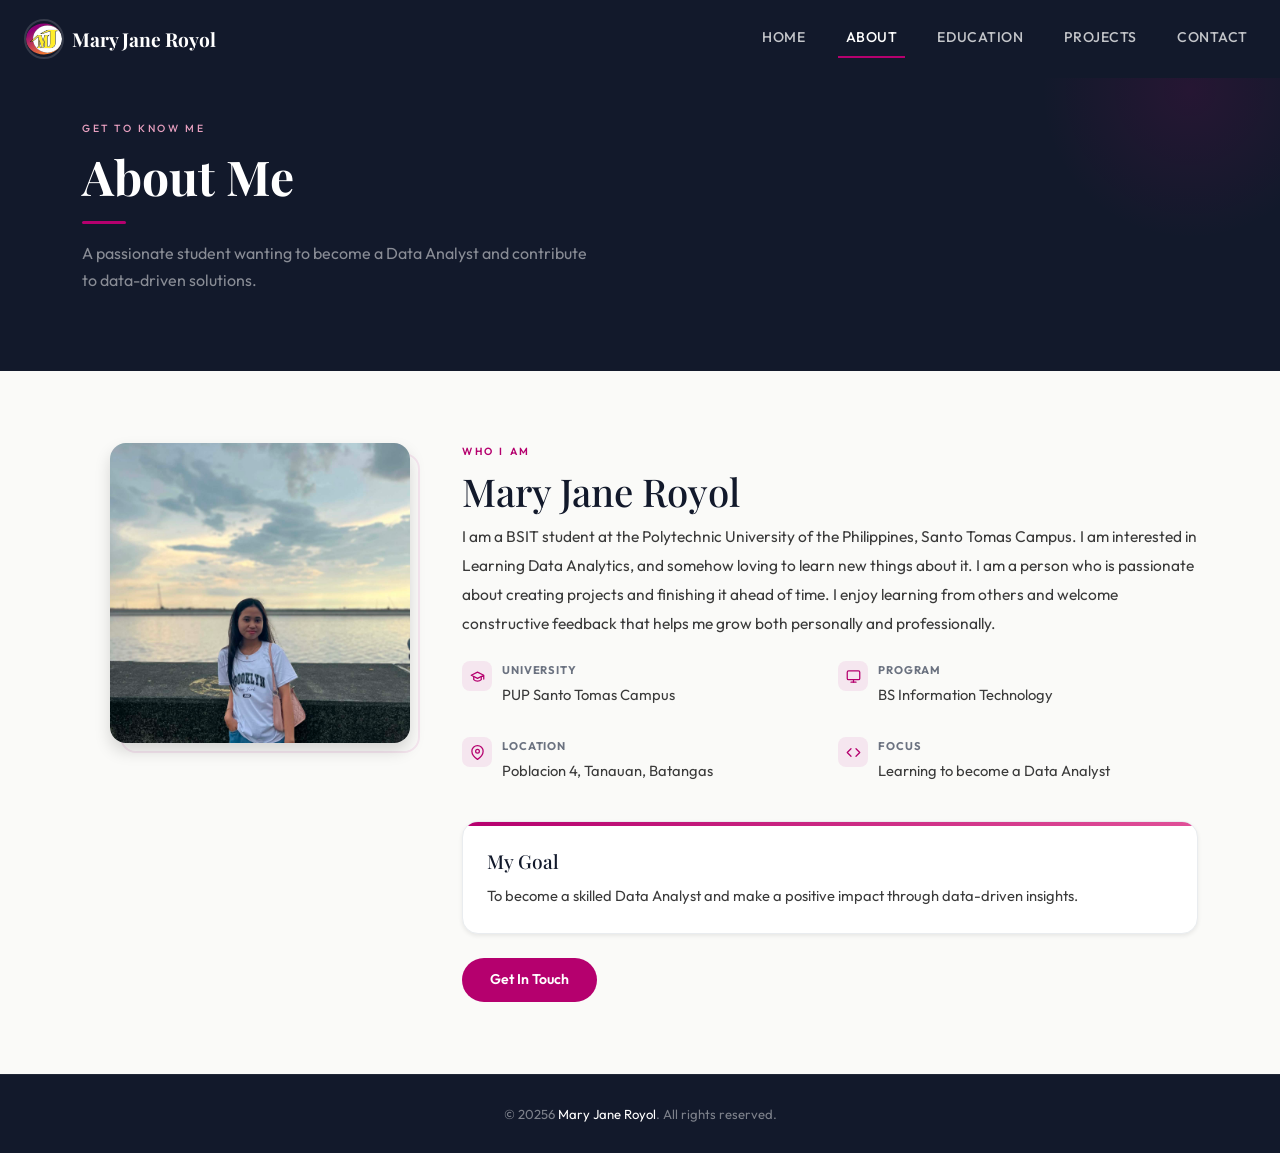
==== commit 340f4e9d: "Just updated something." ====
--- a/about.html
+++ b/about.html
@@ -131,7 +131,7 @@
   </section>
 
   <footer>
-    &copy; 2025 <span>Mary Jane Royol</span>. All rights reserved.
+    &copy; 20256 <span>Mary Jane Royol</span>. All rights reserved.
   </footer>
 
   <script src="https://cdn.jsdelivr.net/npm/bootstrap@5.3.8/dist/js/bootstrap.bundle.min.js"
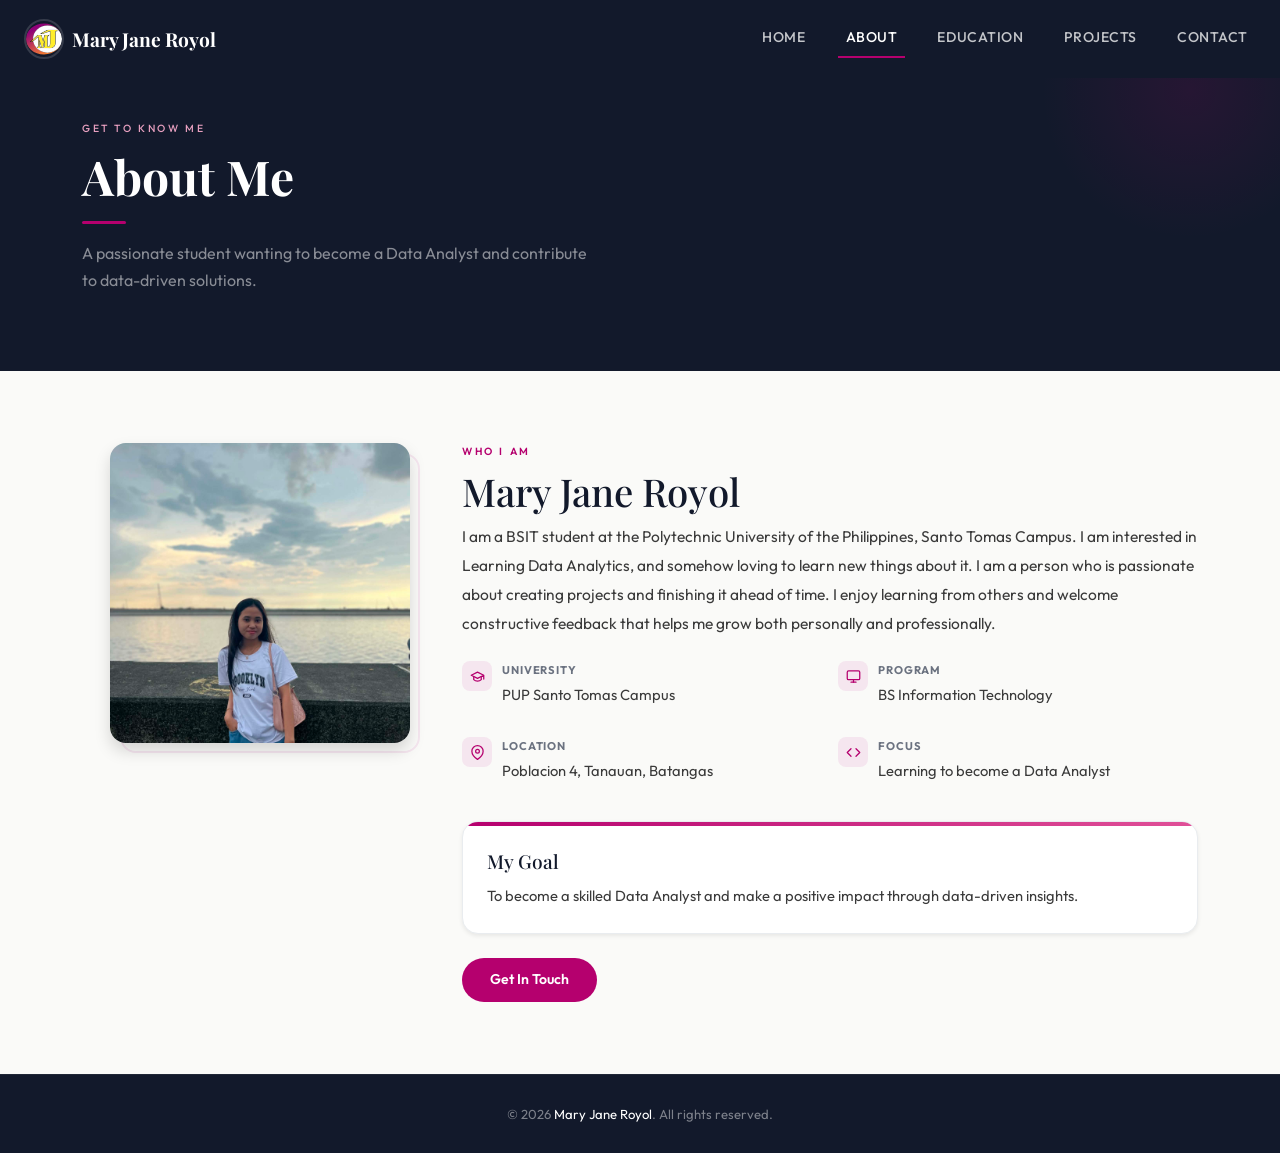
==== commit 0a029bdb: "the lost 6" ====
--- a/about.html
+++ b/about.html
@@ -131,7 +131,7 @@
   </section>
 
   <footer>
-    &copy; 20256 <span>Mary Jane Royol</span>. All rights reserved.
+    &copy; 2026 <span>Mary Jane Royol</span>. All rights reserved.
   </footer>
 
   <script src="https://cdn.jsdelivr.net/npm/bootstrap@5.3.8/dist/js/bootstrap.bundle.min.js"
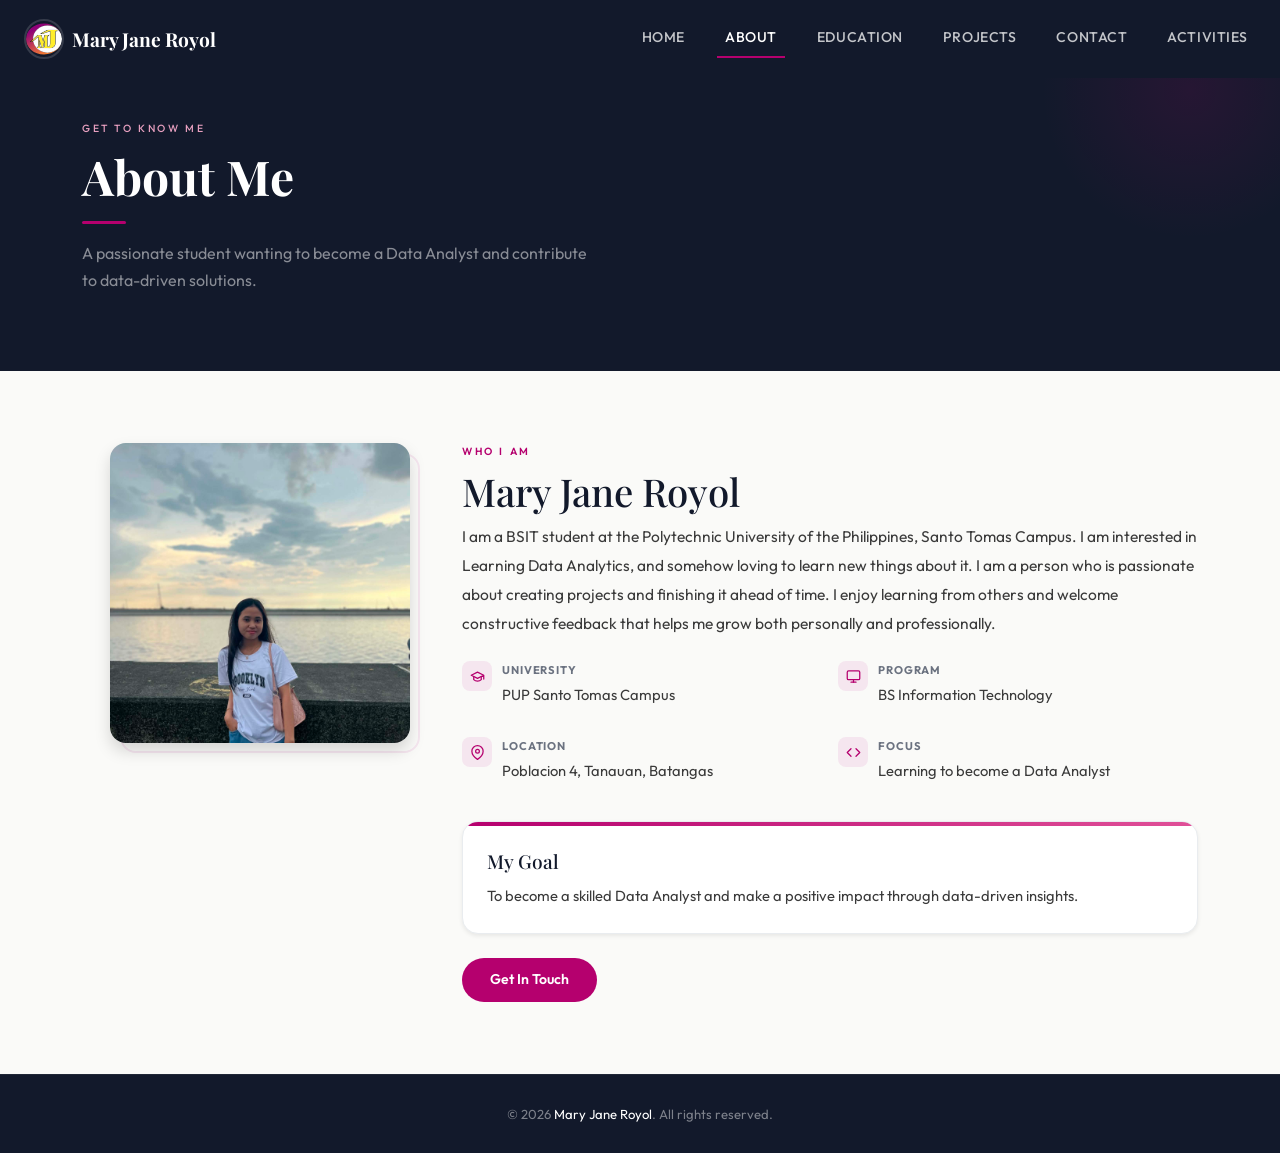
==== commit f64924d6: "added new page" ====
--- a/about.html
+++ b/about.html
@@ -30,6 +30,7 @@
           <li class="nav-item"><a class="nav-link" href="education.html">Education</a></li>
           <li class="nav-item"><a class="nav-link" href="projects.html">Projects</a></li>
           <li class="nav-item"><a class="nav-link" href="contact.html">Contact</a></li>
+          <li class="nav-item"><a class="nav-link" href="activities.html">Activities</a></li>
         </ul>
       </div>
     </div>
